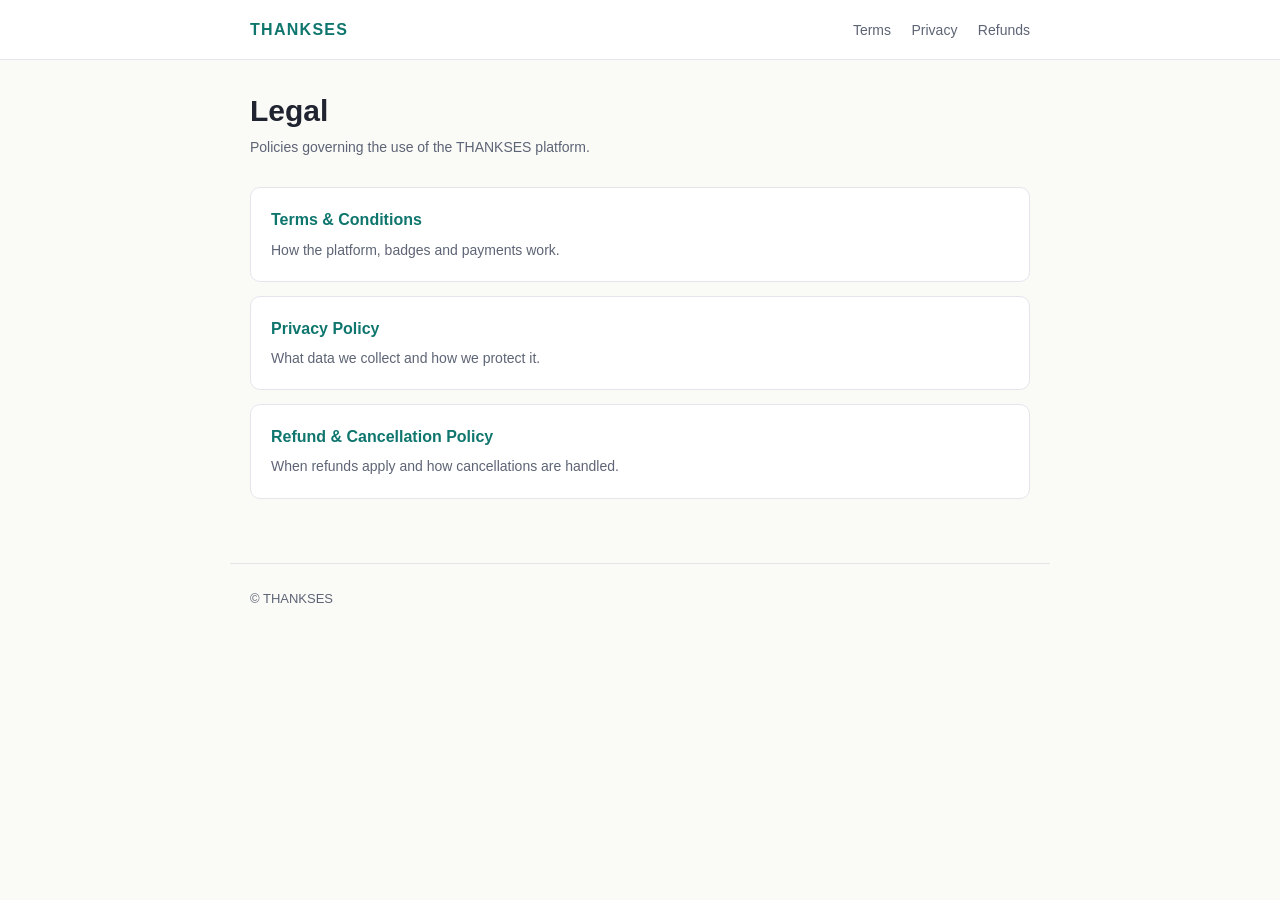
==== index.html @ bdda8634 "initial commit" ====
<!doctype html>
<html lang="en">
<head>
  <meta charset="utf-8">
  <meta name="viewport" content="width=device-width, initial-scale=1">
  <title>Legal | THANKSES</title>
  <meta name="description" content="Terms, Privacy and Refund policies for THANKSES.">
  <link rel="stylesheet" href="style.css">
</head>
<body>
  <header class="site">
    <div class="inner">
      <a class="brand" href="index.html">THANKSES</a>
      <nav>
        <a href="terms.html">Terms</a>
        <a href="privacy.html">Privacy</a>
        <a href="refund.html">Refunds</a>
      </nav>
    </div>
  </header>

  <main>
    <h1>Legal</h1>
    <p class="updated">Policies governing the use of the THANKSES platform.</p>

    <div class="cards">
      <a class="card" href="terms.html"><strong>Terms &amp; Conditions</strong><span>How the platform, badges and payments work.</span></a>
      <a class="card" href="privacy.html"><strong>Privacy Policy</strong><span>What data we collect and how we protect it.</span></a>
      <a class="card" href="refund.html"><strong>Refund &amp; Cancellation Policy</strong><span>When refunds apply and how cancellations are handled.</span></a>
    </div>
  </main>

  <footer class="site">&copy; THANKSES</footer>
</body>
</html>
---- style.css ----
:root {
  --bg: #fafaf7;
  --surface: #ffffff;
  --text: #1f2430;
  --muted: #5d6475;
  --accent: #0f766e;
  --accent-soft: #e6f4f2;
  --border: #e4e6ec;
}

@media (prefers-color-scheme: dark) {
  :root {
    --bg: #12151c;
    --surface: #1a1e28;
    --text: #e8eaf0;
    --muted: #9aa2b4;
    --accent: #5eead4;
    --accent-soft: #16302d;
    --border: #2a3040;
  }
}

* { box-sizing: border-box; }

body {
  margin: 0;
  background: var(--bg);
  color: var(--text);
  font-family: -apple-system, BlinkMacSystemFont, "Segoe UI", Roboto, Helvetica, Arial, sans-serif;
  line-height: 1.7;
  font-size: 16px;
}

header.site {
  border-bottom: 1px solid var(--border);
  background: var(--surface);
}

header.site .inner {
  max-width: 820px;
  margin: 0 auto;
  padding: 16px 20px;
  display: flex;
  flex-wrap: wrap;
  align-items: center;
  justify-content: space-between;
  gap: 12px;
}

.brand {
  font-weight: 700;
  letter-spacing: 0.08em;
  color: var(--accent);
  text-decoration: none;
}

nav a {
  color: var(--muted);
  text-decoration: none;
  margin-left: 16px;
  font-size: 14px;
}

nav a:hover,
nav a.active { color: var(--accent); }

main {
  max-width: 820px;
  margin: 0 auto;
  padding: 32px 20px 64px;
}

h1 {
  font-size: 30px;
  line-height: 1.25;
  margin: 0 0 6px;
}

.updated {
  color: var(--muted);
  font-size: 14px;
  margin: 0 0 28px;
}

h2 {
  font-size: 20px;
  margin: 36px 0 8px;
  padding-top: 8px;
  border-top: 1px solid var(--border);
}

p { margin: 0 0 14px; }

.clause {
  display: flex;
  gap: 12px;
}

.clause .num {
  flex: 0 0 auto;
  min-width: 34px;
  color: var(--accent);
  font-weight: 600;
}

.clause p { margin: 0 0 12px; }

.callout {
  background: var(--accent-soft);
  border-left: 3px solid var(--accent);
  padding: 12px 16px;
  border-radius: 6px;
  margin: 8px 0 14px;
}

.cards {
  display: grid;
  gap: 14px;
  margin-top: 24px;
}

.card {
  display: block;
  padding: 18px 20px;
  background: var(--surface);
  border: 1px solid var(--border);
  border-radius: 10px;
  text-decoration: none;
  color: var(--text);
}

.card:hover { border-color: var(--accent); }

.card strong { display: block; color: var(--accent); margin-bottom: 2px; }
.card span { color: var(--muted); font-size: 14px; }

footer.site {
  max-width: 820px;
  margin: 0 auto;
  padding: 24px 20px 40px;
  color: var(--muted);
  font-size: 13px;
  border-top: 1px solid var(--border);
}

@media (max-width: 520px) {
  h1 { font-size: 24px; }
  nav a { margin-left: 10px; font-size: 13px; }
}
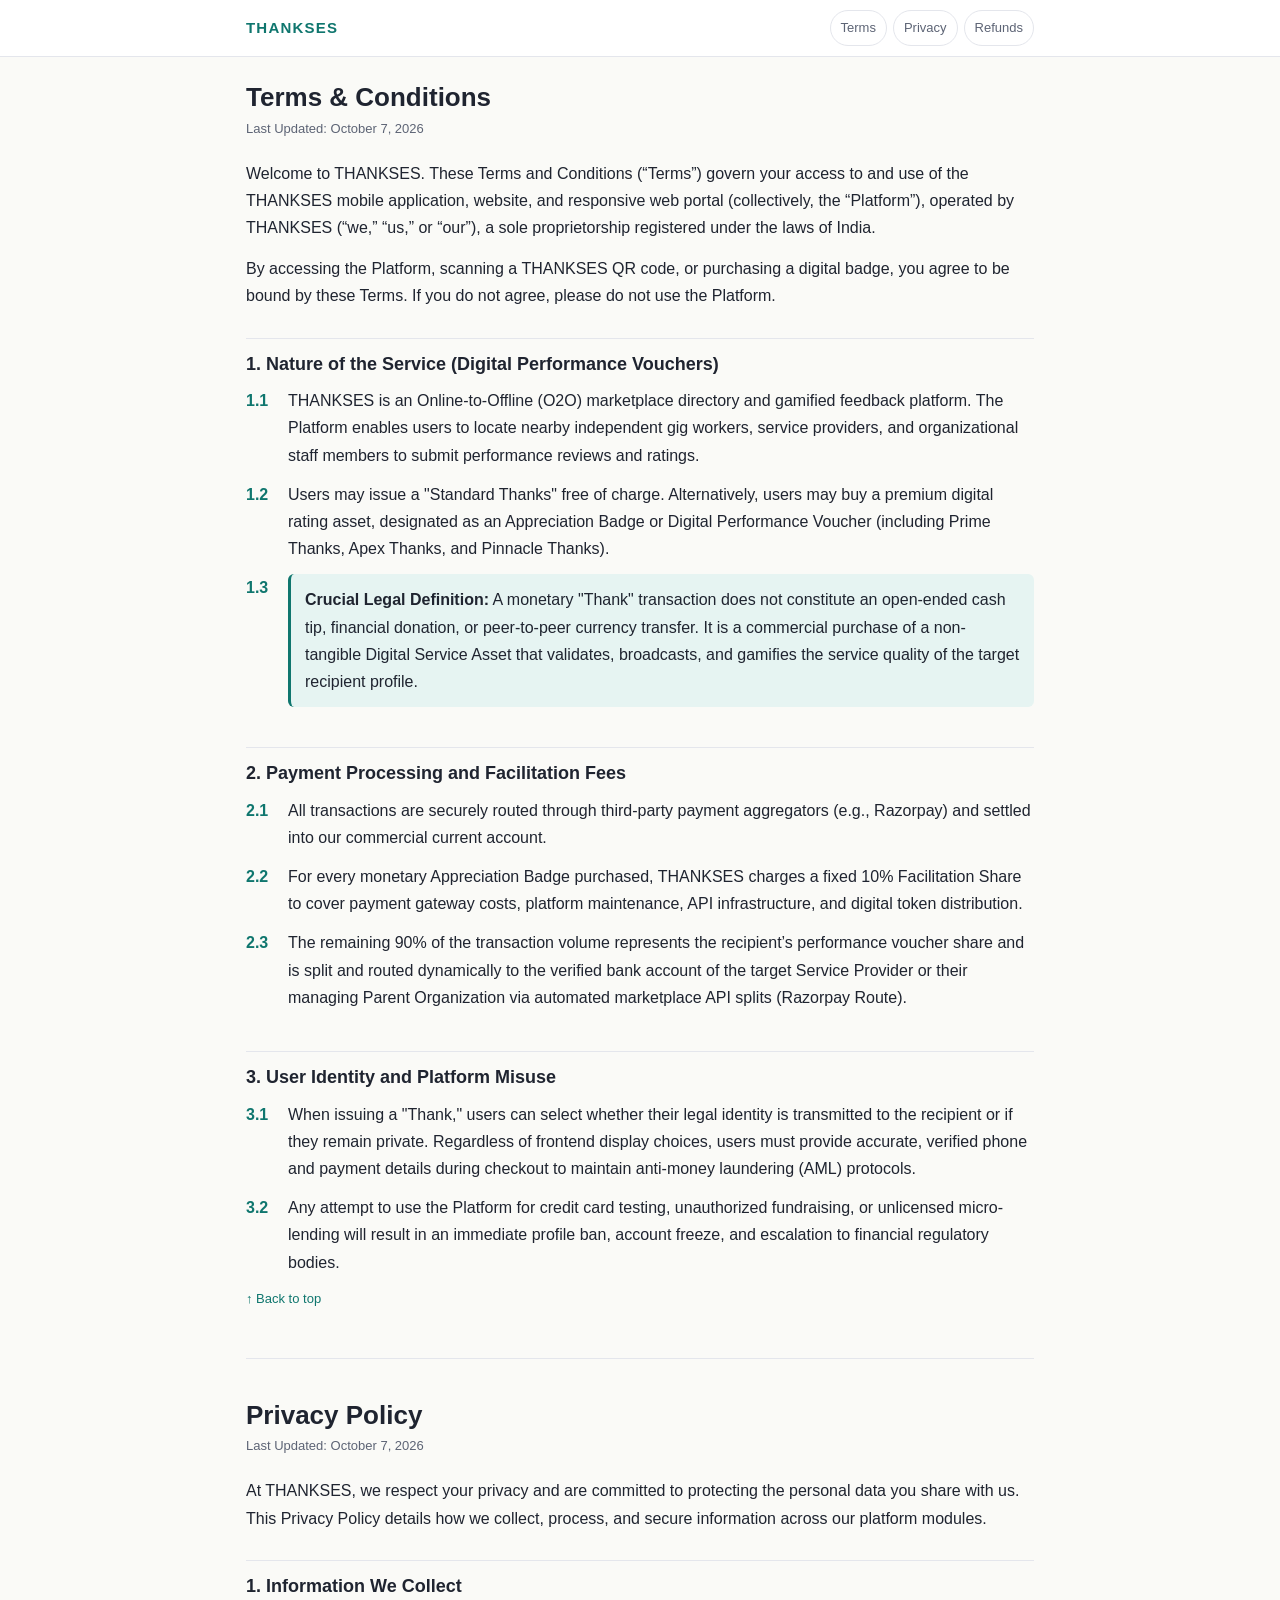
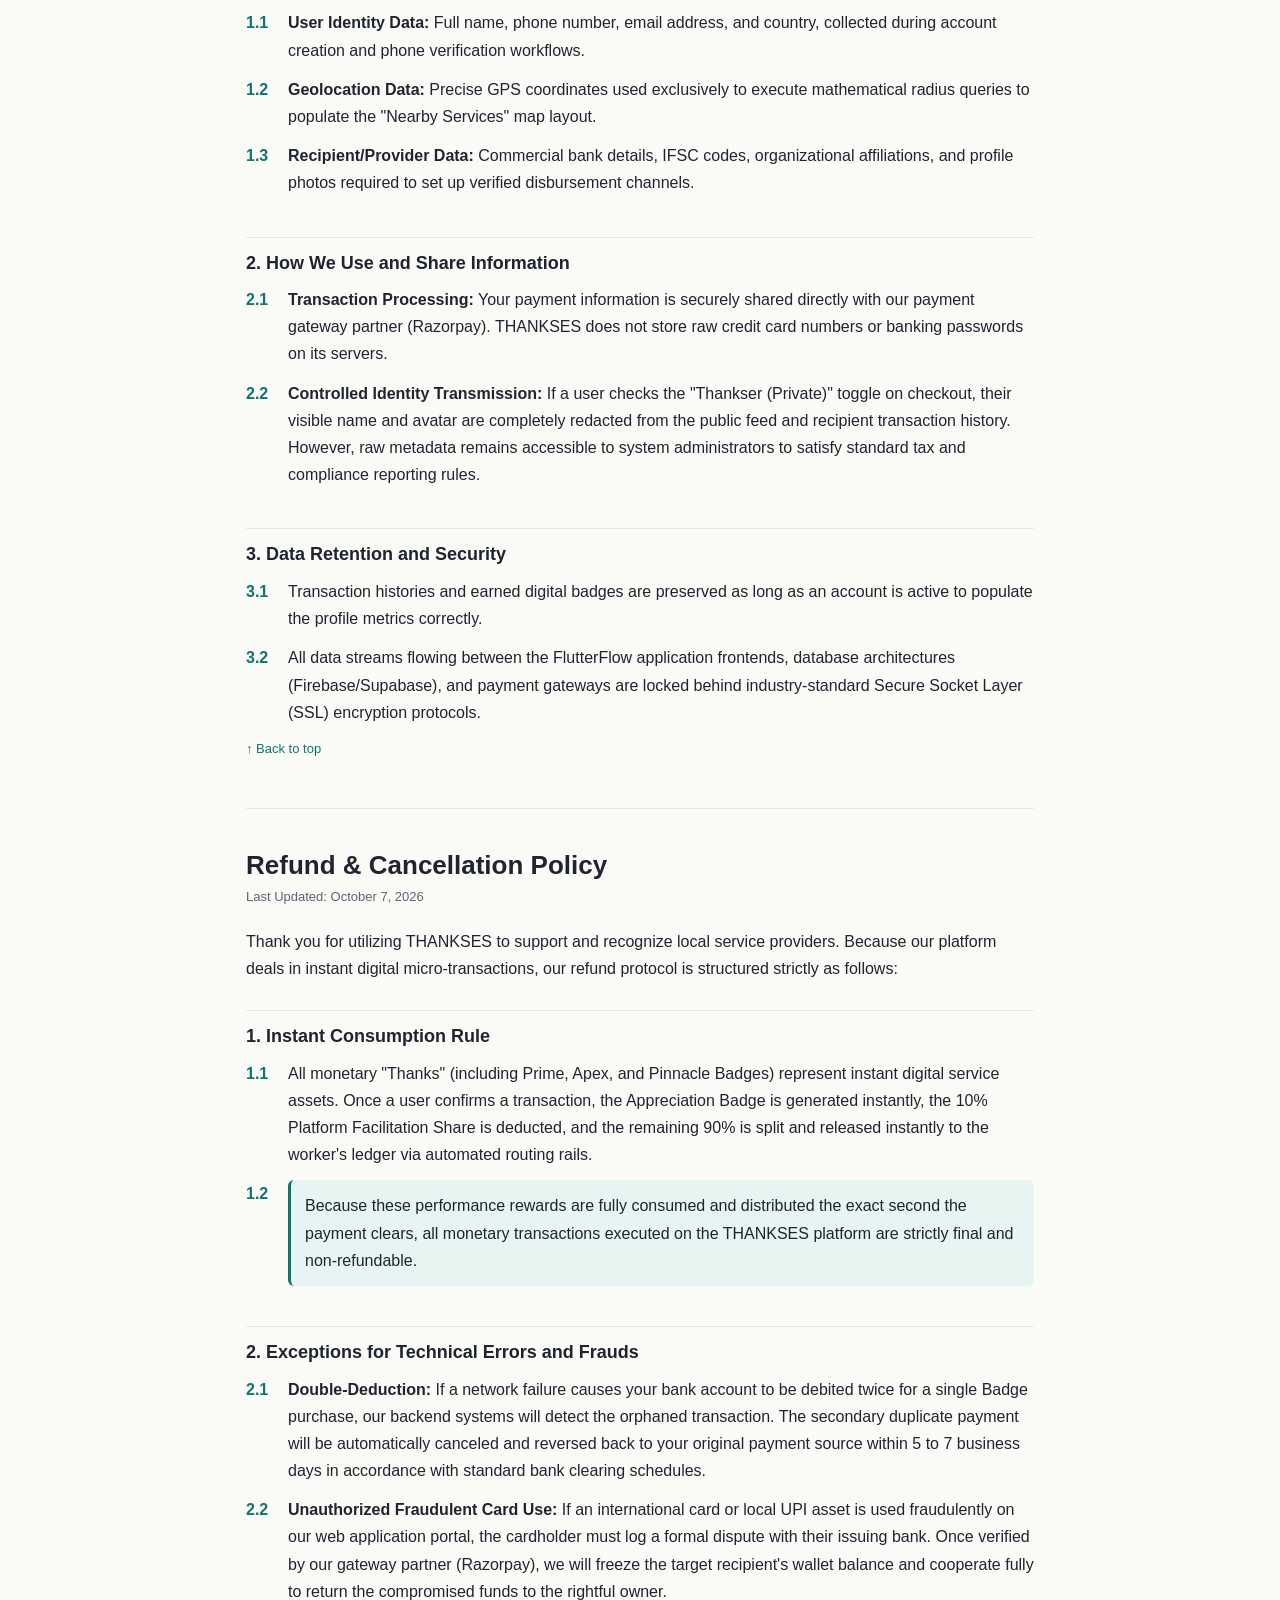
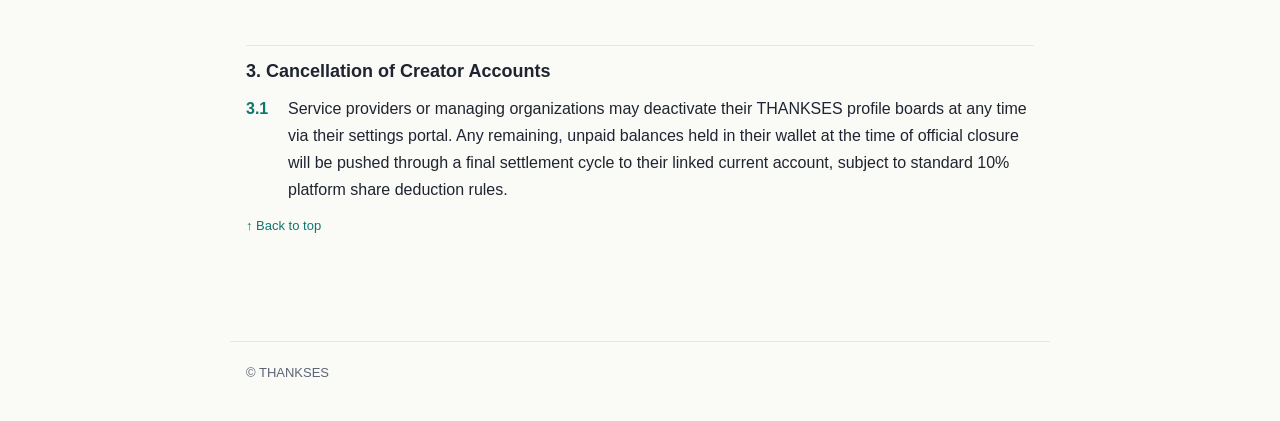
==== commit 001a9f05: "initial commit" ====
--- a/index.html
+++ b/index.html
@@ -4,32 +4,204 @@
   <meta charset="utf-8">
   <meta name="viewport" content="width=device-width, initial-scale=1">
   <title>Legal | THANKSES</title>
-  <meta name="description" content="Terms, Privacy and Refund policies for THANKSES.">
-  <link rel="stylesheet" href="style.css">
+  <meta name="description" content="Terms and Conditions, Privacy Policy and Refund Policy for THANKSES.">
+  <style>
+    :root {
+      --bg: #fafaf7;
+      --surface: #ffffff;
+      --text: #1f2430;
+      --muted: #5d6475;
+      --accent: #0f766e;
+      --accent-soft: #e6f4f2;
+      --border: #e4e6ec;
+    }
+    @media (prefers-color-scheme: dark) {
+      :root {
+        --bg: #12151c;
+        --surface: #1a1e28;
+        --text: #e8eaf0;
+        --muted: #9aa2b4;
+        --accent: #5eead4;
+        --accent-soft: #16302d;
+        --border: #2a3040;
+      }
+    }
+    * { box-sizing: border-box; }
+    html { scroll-behavior: smooth; scroll-padding-top: 64px; }
+    body {
+      margin: 0;
+      background: var(--bg);
+      color: var(--text);
+      font-family: -apple-system, BlinkMacSystemFont, "Segoe UI", Roboto, Helvetica, Arial, sans-serif;
+      line-height: 1.7;
+      font-size: 16px;
+    }
+    .topbar {
+      position: sticky;
+      top: 0;
+      z-index: 10;
+      background: var(--surface);
+      border-bottom: 1px solid var(--border);
+    }
+    .topbar .inner {
+      max-width: 820px;
+      margin: 0 auto;
+      padding: 10px 16px;
+      display: flex;
+      align-items: center;
+      justify-content: space-between;
+      gap: 10px;
+    }
+    .brand {
+      font-weight: 700;
+      letter-spacing: 0.08em;
+      color: var(--accent);
+      font-size: 15px;
+    }
+    .tabs { display: flex; gap: 6px; }
+    .tabs a {
+      color: var(--muted);
+      text-decoration: none;
+      font-size: 13px;
+      padding: 6px 10px;
+      border-radius: 999px;
+      border: 1px solid var(--border);
+    }
+    .tabs a:hover, .tabs a:focus { color: var(--accent); border-color: var(--accent); }
+    main {
+      max-width: 820px;
+      margin: 0 auto;
+      padding: 24px 16px 56px;
+    }
+    section { margin-bottom: 48px; }
+    h1 {
+      font-size: 26px;
+      line-height: 1.25;
+      margin: 0 0 4px;
+    }
+    .updated { color: var(--muted); font-size: 13px; margin: 0 0 20px; }
+    h2 {
+      font-size: 18px;
+      margin: 28px 0 8px;
+      padding-top: 10px;
+      border-top: 1px solid var(--border);
+    }
+    p { margin: 0 0 14px; }
+    .clause { display: flex; gap: 10px; }
+    .clause .num {
+      flex: 0 0 auto;
+      min-width: 32px;
+      color: var(--accent);
+      font-weight: 600;
+    }
+    .clause p { margin: 0 0 12px; }
+    .callout {
+      background: var(--accent-soft);
+      border-left: 3px solid var(--accent);
+      padding: 12px 14px;
+      border-radius: 6px;
+      margin: 0 0 12px;
+    }
+    .divider { height: 1px; background: var(--border); margin: 40px 0; }
+    .top-link { font-size: 13px; }
+    .top-link a { color: var(--accent); text-decoration: none; }
+    footer {
+      max-width: 820px;
+      margin: 0 auto;
+      padding: 20px 16px 36px;
+      color: var(--muted);
+      font-size: 13px;
+      border-top: 1px solid var(--border);
+    }
+  </style>
 </head>
-<body>
-  <header class="site">
+<body id="top">
+  <div class="topbar">
     <div class="inner">
-      <a class="brand" href="index.html">THANKSES</a>
-      <nav>
-        <a href="terms.html">Terms</a>
-        <a href="privacy.html">Privacy</a>
-        <a href="refund.html">Refunds</a>
+      <span class="brand">THANKSES</span>
+      <nav class="tabs">
+        <a href="#terms">Terms</a>
+        <a href="#privacy">Privacy</a>
+        <a href="#refund">Refunds</a>
       </nav>
     </div>
-  </header>
+  </div>
 
   <main>
-    <h1>Legal</h1>
-    <p class="updated">Policies governing the use of the THANKSES platform.</p>
-
-    <div class="cards">
-      <a class="card" href="terms.html"><strong>Terms &amp; Conditions</strong><span>How the platform, badges and payments work.</span></a>
-      <a class="card" href="privacy.html"><strong>Privacy Policy</strong><span>What data we collect and how we protect it.</span></a>
-      <a class="card" href="refund.html"><strong>Refund &amp; Cancellation Policy</strong><span>When refunds apply and how cancellations are handled.</span></a>
-    </div>
+    <!-- TERMS -->
+    <section id="terms">
+      <h1>Terms &amp; Conditions</h1>
+      <p class="updated">Last Updated: October 7, 2026</p>
+
+      <p>Welcome to THANKSES. These Terms and Conditions (“Terms”) govern your access to and use of the THANKSES mobile application, website, and responsive web portal (collectively, the “Platform”), operated by THANKSES (“we,” “us,” or “our”), a sole proprietorship registered under the laws of India.</p>
+      <p>By accessing the Platform, scanning a THANKSES QR code, or purchasing a digital badge, you agree to be bound by these Terms. If you do not agree, please do not use the Platform.</p>
+
+      <h2>1. Nature of the Service (Digital Performance Vouchers)</h2>
+      <div class="clause"><span class="num">1.1</span><p>THANKSES is an Online-to-Offline (O2O) marketplace directory and gamified feedback platform. The Platform enables users to locate nearby independent gig workers, service providers, and organizational staff members to submit performance reviews and ratings.</p></div>
+      <div class="clause"><span class="num">1.2</span><p>Users may issue a "Standard Thanks" free of charge. Alternatively, users may buy a premium digital rating asset, designated as an Appreciation Badge or Digital Performance Voucher (including Prime Thanks, Apex Thanks, and Pinnacle Thanks).</p></div>
+      <div class="clause"><span class="num">1.3</span><div class="callout"><strong>Crucial Legal Definition:</strong> A monetary "Thank" transaction does not constitute an open-ended cash tip, financial donation, or peer-to-peer currency transfer. It is a commercial purchase of a non-tangible Digital Service Asset that validates, broadcasts, and gamifies the service quality of the target recipient profile.</div></div>
+
+      <h2>2. Payment Processing and Facilitation Fees</h2>
+      <div class="clause"><span class="num">2.1</span><p>All transactions are securely routed through third-party payment aggregators (e.g., Razorpay) and settled into our commercial current account.</p></div>
+      <div class="clause"><span class="num">2.2</span><p>For every monetary Appreciation Badge purchased, THANKSES charges a fixed 10% Facilitation Share to cover payment gateway costs, platform maintenance, API infrastructure, and digital token distribution.</p></div>
+      <div class="clause"><span class="num">2.3</span><p>The remaining 90% of the transaction volume represents the recipient’s performance voucher share and is split and routed dynamically to the verified bank account of the target Service Provider or their managing Parent Organization via automated marketplace API splits (Razorpay Route).</p></div>
+
+      <h2>3. User Identity and Platform Misuse</h2>
+      <div class="clause"><span class="num">3.1</span><p>When issuing a "Thank," users can select whether their legal identity is transmitted to the recipient or if they remain private. Regardless of frontend display choices, users must provide accurate, verified phone and payment details during checkout to maintain anti-money laundering (AML) protocols.</p></div>
+      <div class="clause"><span class="num">3.2</span><p>Any attempt to use the Platform for credit card testing, unauthorized fundraising, or unlicensed micro-lending will result in an immediate profile ban, account freeze, and escalation to financial regulatory bodies.</p></div>
+
+      <p class="top-link"><a href="#top">&uarr; Back to top</a></p>
+    </section>
+
+    <div class="divider"></div>
+
+    <!-- PRIVACY -->
+    <section id="privacy">
+      <h1>Privacy Policy</h1>
+      <p class="updated">Last Updated: October 7, 2026</p>
+
+      <p>At THANKSES, we respect your privacy and are committed to protecting the personal data you share with us. This Privacy Policy details how we collect, process, and secure information across our platform modules.</p>
+
+      <h2>1. Information We Collect</h2>
+      <div class="clause"><span class="num">1.1</span><p><strong>User Identity Data:</strong> Full name, phone number, email address, and country, collected during account creation and phone verification workflows.</p></div>
+      <div class="clause"><span class="num">1.2</span><p><strong>Geolocation Data:</strong> Precise GPS coordinates used exclusively to execute mathematical radius queries to populate the "Nearby Services" map layout.</p></div>
+      <div class="clause"><span class="num">1.3</span><p><strong>Recipient/Provider Data:</strong> Commercial bank details, IFSC codes, organizational affiliations, and profile photos required to set up verified disbursement channels.</p></div>
+
+      <h2>2. How We Use and Share Information</h2>
+      <div class="clause"><span class="num">2.1</span><p><strong>Transaction Processing:</strong> Your payment information is securely shared directly with our payment gateway partner (Razorpay). THANKSES does not store raw credit card numbers or banking passwords on its servers.</p></div>
+      <div class="clause"><span class="num">2.2</span><p><strong>Controlled Identity Transmission:</strong> If a user checks the "Thankser (Private)" toggle on checkout, their visible name and avatar are completely redacted from the public feed and recipient transaction history. However, raw metadata remains accessible to system administrators to satisfy standard tax and compliance reporting rules.</p></div>
+
+      <h2>3. Data Retention and Security</h2>
+      <div class="clause"><span class="num">3.1</span><p>Transaction histories and earned digital badges are preserved as long as an account is active to populate the profile metrics correctly.</p></div>
+      <div class="clause"><span class="num">3.2</span><p>All data streams flowing between the FlutterFlow application frontends, database architectures (Firebase/Supabase), and payment gateways are locked behind industry-standard Secure Socket Layer (SSL) encryption protocols.</p></div>
+
+      <p class="top-link"><a href="#top">&uarr; Back to top</a></p>
+    </section>
+
+    <div class="divider"></div>
+
+    <!-- REFUND -->
+    <section id="refund">
+      <h1>Refund &amp; Cancellation Policy</h1>
+      <p class="updated">Last Updated: October 7, 2026</p>
+
+      <p>Thank you for utilizing THANKSES to support and recognize local service providers. Because our platform deals in instant digital micro-transactions, our refund protocol is structured strictly as follows:</p>
+
+      <h2>1. Instant Consumption Rule</h2>
+      <div class="clause"><span class="num">1.1</span><p>All monetary "Thanks" (including Prime, Apex, and Pinnacle Badges) represent instant digital service assets. Once a user confirms a transaction, the Appreciation Badge is generated instantly, the 10% Platform Facilitation Share is deducted, and the remaining 90% is split and released instantly to the worker's ledger via automated routing rails.</p></div>
+      <div class="clause"><span class="num">1.2</span><div class="callout">Because these performance rewards are fully consumed and distributed the exact second the payment clears, all monetary transactions executed on the THANKSES platform are strictly final and non-refundable.</div></div>
+
+      <h2>2. Exceptions for Technical Errors and Frauds</h2>
+      <div class="clause"><span class="num">2.1</span><p><strong>Double-Deduction:</strong> If a network failure causes your bank account to be debited twice for a single Badge purchase, our backend systems will detect the orphaned transaction. The secondary duplicate payment will be automatically canceled and reversed back to your original payment source within 5 to 7 business days in accordance with standard bank clearing schedules.</p></div>
+      <div class="clause"><span class="num">2.2</span><p><strong>Unauthorized Fraudulent Card Use:</strong> If an international card or local UPI asset is used fraudulently on our web application portal, the cardholder must log a formal dispute with their issuing bank. Once verified by our gateway partner (Razorpay), we will freeze the target recipient's wallet balance and cooperate fully to return the compromised funds to the rightful owner.</p></div>
+
+      <h2>3. Cancellation of Creator Accounts</h2>
+      <div class="clause"><span class="num">3.1</span><p>Service providers or managing organizations may deactivate their THANKSES profile boards at any time via their settings portal. Any remaining, unpaid balances held in their wallet at the time of official closure will be pushed through a final settlement cycle to their linked current account, subject to standard 10% platform share deduction rules.</p></div>
+
+      <p class="top-link"><a href="#top">&uarr; Back to top</a></p>
+    </section>
   </main>
 
-  <footer class="site">&copy; THANKSES</footer>
+  <footer>&copy; THANKSES</footer>
 </body>
 </html>
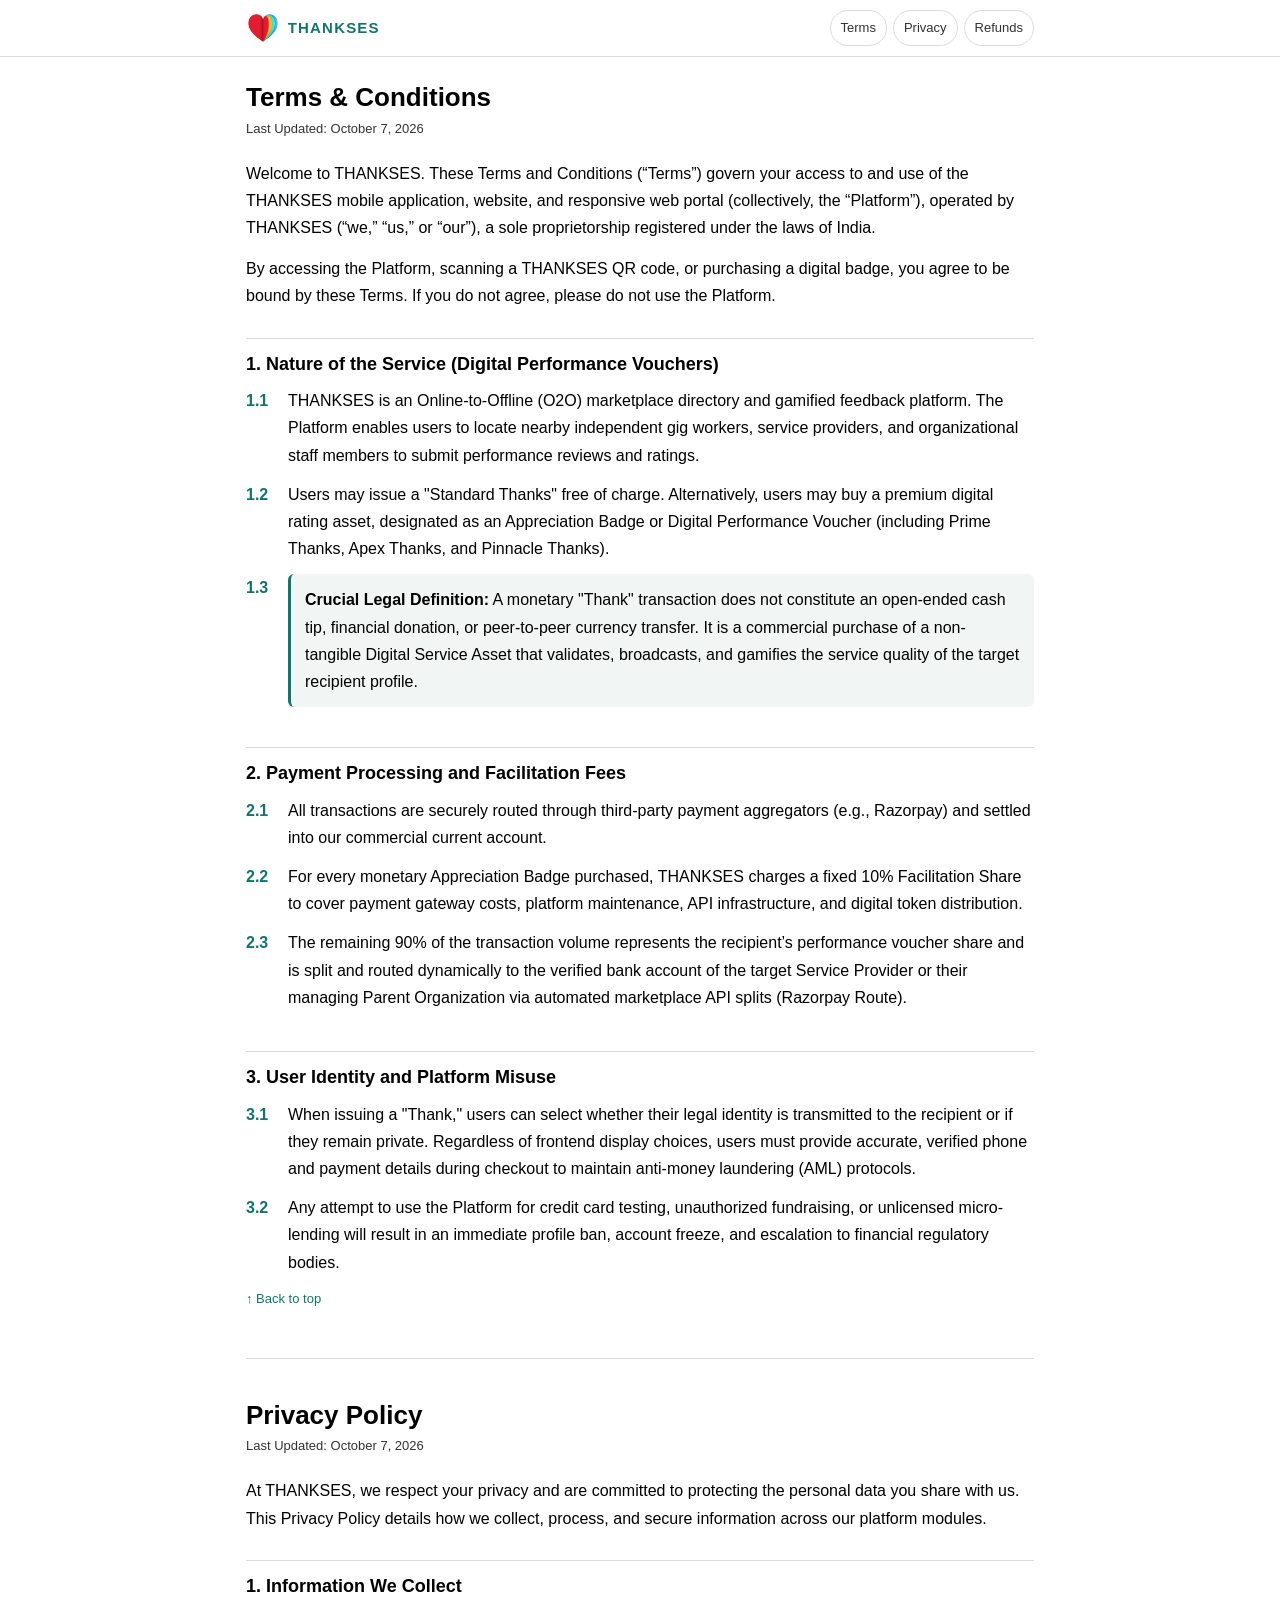
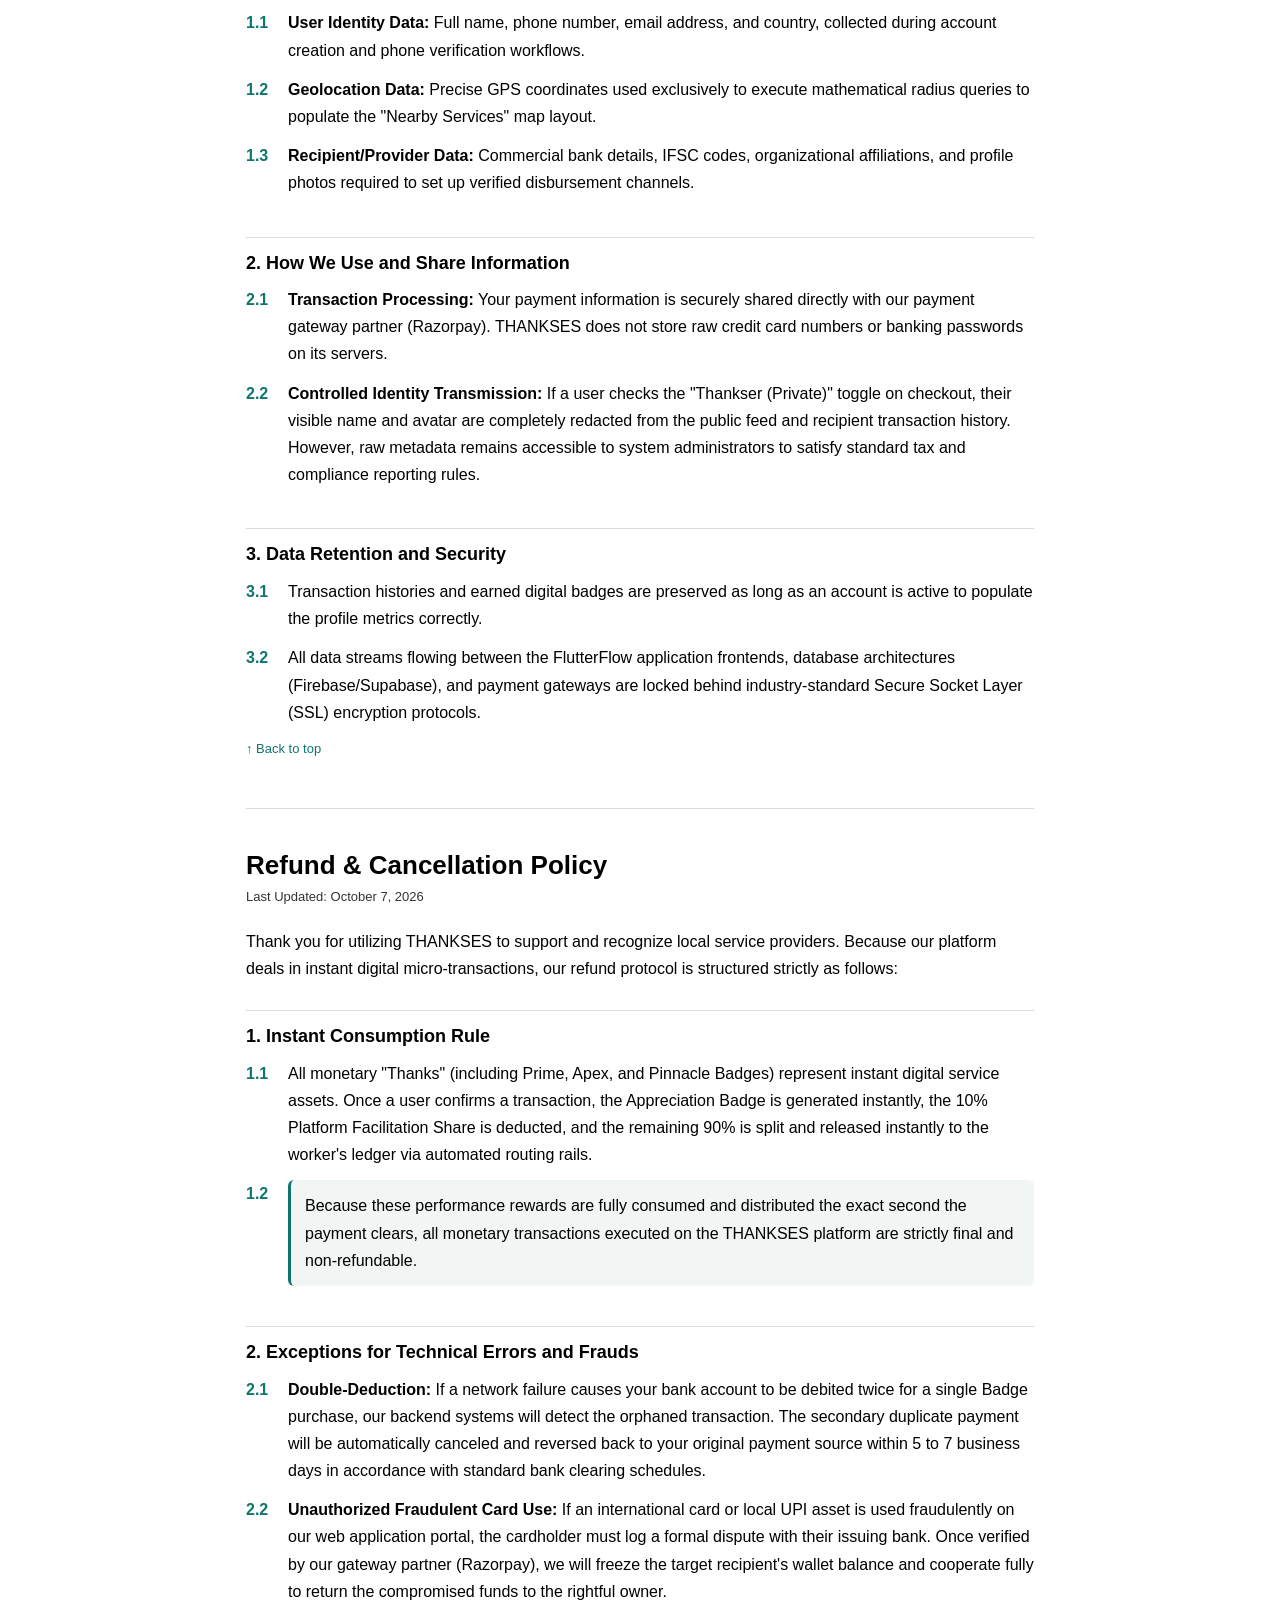
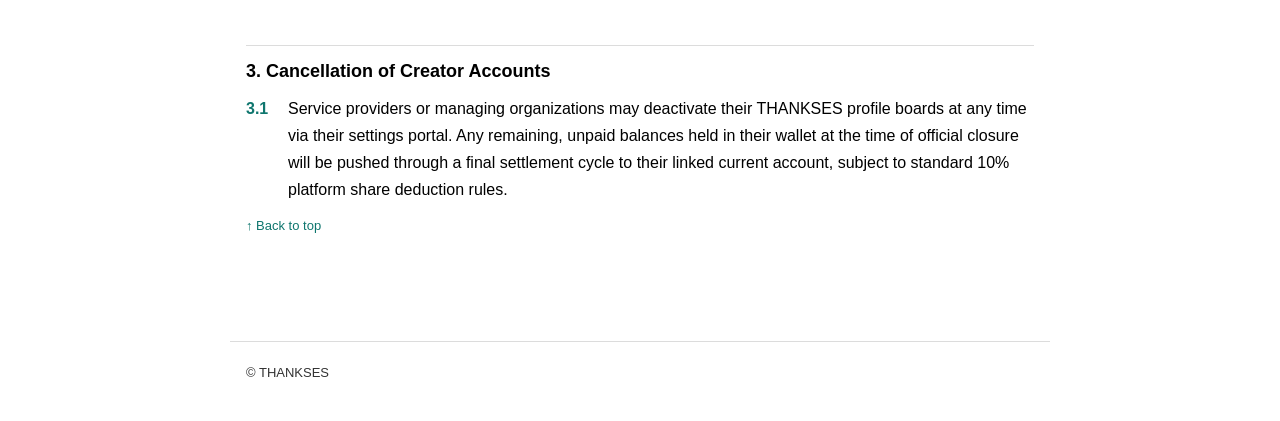
==== commit 8f96d922: "initial commit" ====
--- a/index.html
+++ b/index.html
@@ -7,24 +7,14 @@
   <meta name="description" content="Terms and Conditions, Privacy Policy and Refund Policy for THANKSES.">
   <style>
     :root {
-      --bg: #fafaf7;
+      color-scheme: light;
+      --bg: #ffffff;
       --surface: #ffffff;
-      --text: #1f2430;
-      --muted: #5d6475;
+      --text: #000000;
+      --muted: #333333;
       --accent: #0f766e;
-      --accent-soft: #e6f4f2;
-      --border: #e4e6ec;
-    }
-    @media (prefers-color-scheme: dark) {
-      :root {
-        --bg: #12151c;
-        --surface: #1a1e28;
-        --text: #e8eaf0;
-        --muted: #9aa2b4;
-        --accent: #5eead4;
-        --accent-soft: #16302d;
-        --border: #2a3040;
-      }
+      --accent-soft: #f1f5f4;
+      --border: #dcdcdc;
     }
     * { box-sizing: border-box; }
     html { scroll-behavior: smooth; scroll-padding-top: 64px; }
@@ -58,6 +48,8 @@
       color: var(--accent);
       font-size: 15px;
     }
+    .brand-wrap { display: flex; align-items: center; gap: 8px; }
+    .logo { height: 32px; width: auto; display: block; }
     .tabs { display: flex; gap: 6px; }
     .tabs a {
       color: var(--muted);
@@ -118,7 +110,10 @@
 <body id="top">
   <div class="topbar">
     <div class="inner">
-      <span class="brand">THANKSES</span>
+      <span class="brand-wrap">
+        <img class="logo" src="logo.png" alt="THANKSES logo" width="32" height="32">
+        <span class="brand">THANKSES</span>
+      </span>
       <nav class="tabs">
         <a href="#terms">Terms</a>
         <a href="#privacy">Privacy</a>
